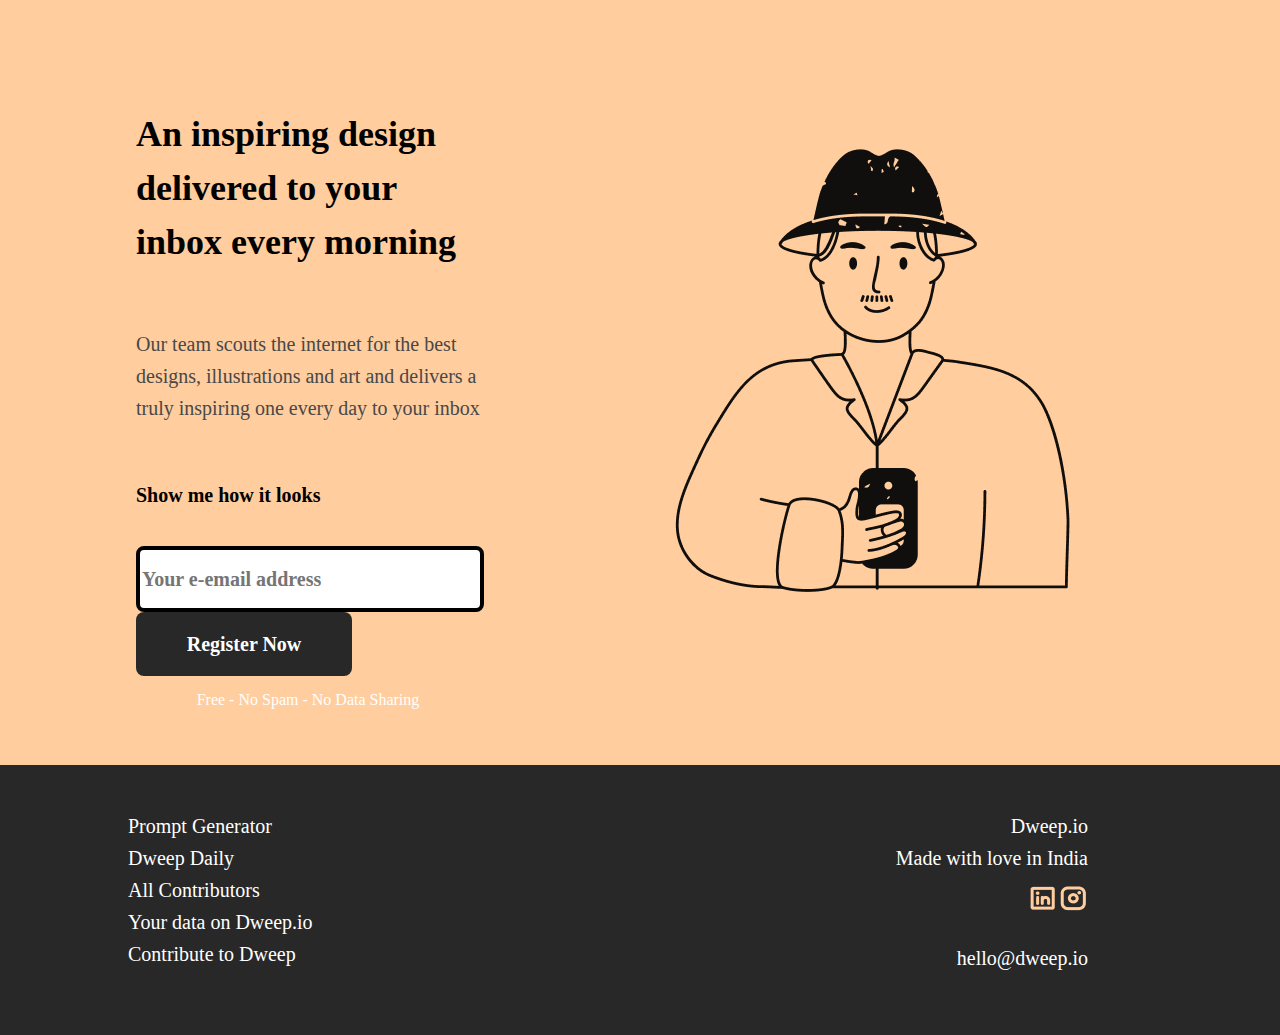
==== MicroProject 1/index.html @ 8ce6dfae "MicroProject 1" ====
<!DOCTYPE html>
<html lang="en">
<head>
    <meta charset="UTF-8">
    <meta name="viewport" content="width=device-width, initial-scale=1.0">
    <title>Document</title>
    <link rel="stylesheet" href="style.css">
</head>
<body>
    <div class=Childbody>
        <div class="leftbody">
            <div class="font"><h1 >An inspiring design delivered to your inbox every morning</h1></div>
            <div class="font"><p >Our team scouts the internet for the best designs, illustrations and art and delivers a truly inspiring one every day to your inbox</p></div>
            <div class="font"><h3 >Show me how it looks</h3></div>
            <div class="font"><input type="text" placeholder="Your e-email address">
                <button>Register Now</button></div>
            <div class="span"><span>Free - No Spam - No Data Sharing</span></div>
        </div>

        <div class="rightbody">
            <img src="./Images/dweep io 1.png" alt="">
        </div>
    </div>

    <div class="foot">
        <div class="left">
            <a href="#">Prompt Generator</a>
            <a href="#">Dweep Daily</a>
            <a href="#">All Contributors</a>
            <a href="#">Your data on Dweep.io</a>
            <a href="#">Contribute to Dweep</a>
        </div>
        <div class="right">
            <div class="Sociallinks">
                <a href="#">Dweep.io</a>
                <a href="#">Made with love in India</a>
            </div>
            <div class="logo">
                <a href="#"><img src="./Images/LinkedinLogo.png" alt="LinkedIn"></a>
                <a href="#"><img src="./Images/InstagramLogo.png" alt="Instagram"></a>
            </div>
            
            <div class="emailStyle">
                <p>hello@dweep.io</p>
            </div>
        </div>
    </div>

    
    
</body>
</html>
---- MicroProject 1/style.css ----
:root{
    --theme-body-color: #FFCD9E;
    --theme-footer-color: #282828;
    --theme-font-family: Inter;
}

body{
    display: flex;
    margin: 0 auto;
    flex-direction: column;
    height: 100vh;
    
}

.font{
    font-family: var(--theme-font-family);
}

.Childbody{
    display: flex;
    background-color: var(--theme-body-color);
    padding: 83px 136px;
    height: 66.52vh;
}

.span{
    width: 344px;
    height: 61px;
    text-align: center;
    font-family: var(--theme-font-family);
    font-size: 16px;
    font-weight: 500;
    color: white;
    display: flex;
    justify-content: center;
    align-items: center;
}


.leftbody{
    padding-right: 100px;
    display: flex;
    flex-direction: column;
    gap: 15px;
    padding-bottom: 10x;
}

.font h1{
    font-size: 36px;
    font-weight: 700px;
    line-height: 54px;
}

.font button{
    font-family: var(--theme-font-family);
    width: 216px;
    height: 64px;
    border-radius: 8px;
    background-color: var(--theme-footer-color);
    border-width: 0;
    align-items: center;

    font-size: 20px;
    font-weight: 700;
    color: #FFFFFF;
}

.font input{
    
    border: 4px solid black;
    width: 336px;
    height: 56px;
    border-radius: 8px;

    font-family: var(--theme-font-family);
    font-weight: 600;
    font-size: 20px;
    line-height: 32px;
    color: #888888;
}

.font p{
    font-size: 20px;
    line-height: 32px;
    font-weight: 500;
    color: #484848;
}

.font h3{
    font-size: 20px;
    font-weight: 800;
    line-height: 32px;
}

.font span{
    color: #FFFFFF;
    font-weight: 500;
    font-size: 16px;
    line-height: 25.6px;
}


.rightbody{
    padding-right: 0px;
}

/* Footer Part */


.foot{
    display: flex;
    background-color: var(--theme-footer-color);
    font-family: var(--theme-font-family);
    font-size: 20px;
    color: #FFFFFF;
    font-weight: 400px;
}

.left{
    display: flex;
    justify-content: flex-start;
    flex-direction: column;
    line-height: 32px;
    flex-grow: 1;
    margin-top: 5vh;
    margin-left: 10vw;
    margin-bottom: 5vh;
}

.left a{
    color: #ffffff;
    text-decoration: none;
}


.right{
    display: flex;
    flex-direction: column;
    text-align: end;
    margin-top: 5vh;
    margin-right: 15vw;
    margin-bottom: 5vh;
    gap: 10px;
}

.right a{
    text-decoration: none;
    color: #FFFFFF;
}

.Sociallinks{
    display: flex;
    flex-direction: column;
    line-height: 32px;

}

.logo{
    display: flex;
    justify-content: end;
}

.emailStyle{
    justify-content: end;
}
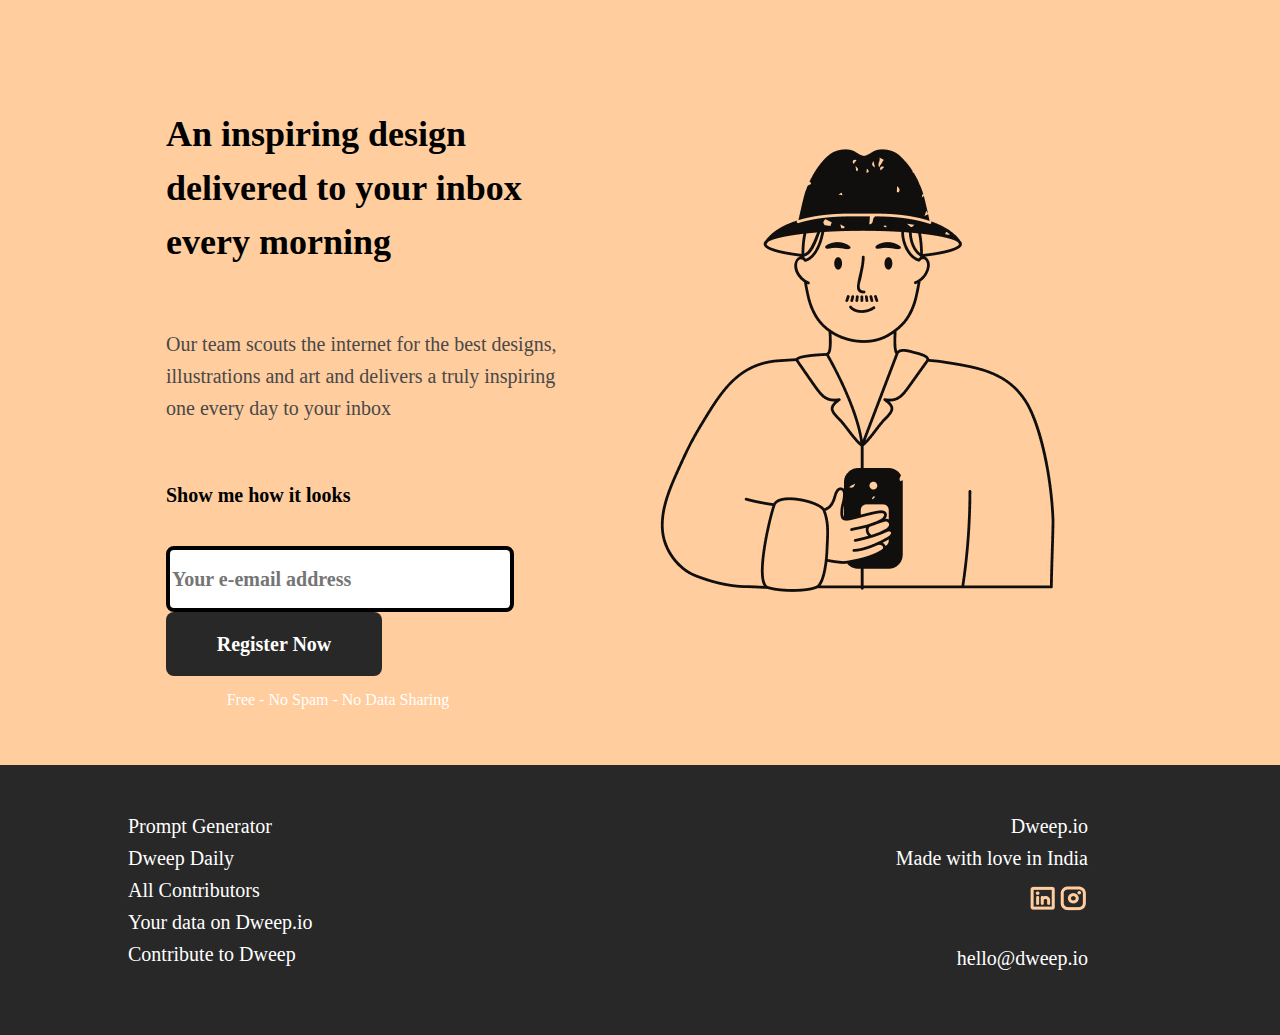
==== commit 8e1cdd2a: "Font fix" ====
--- a/MicroProject 1/index.html
+++ b/MicroProject 1/index.html
@@ -45,8 +45,6 @@
             </div>
         </div>
     </div>
-
-    
     
 </body>
 </html>--- a/MicroProject 1/style.css
+++ b/MicroProject 1/style.css
@@ -38,7 +38,7 @@
 
 
 .leftbody{
-    padding-right: 100px;
+    padding-left: 30px;
     display: flex;
     flex-direction: column;
     gap: 15px;
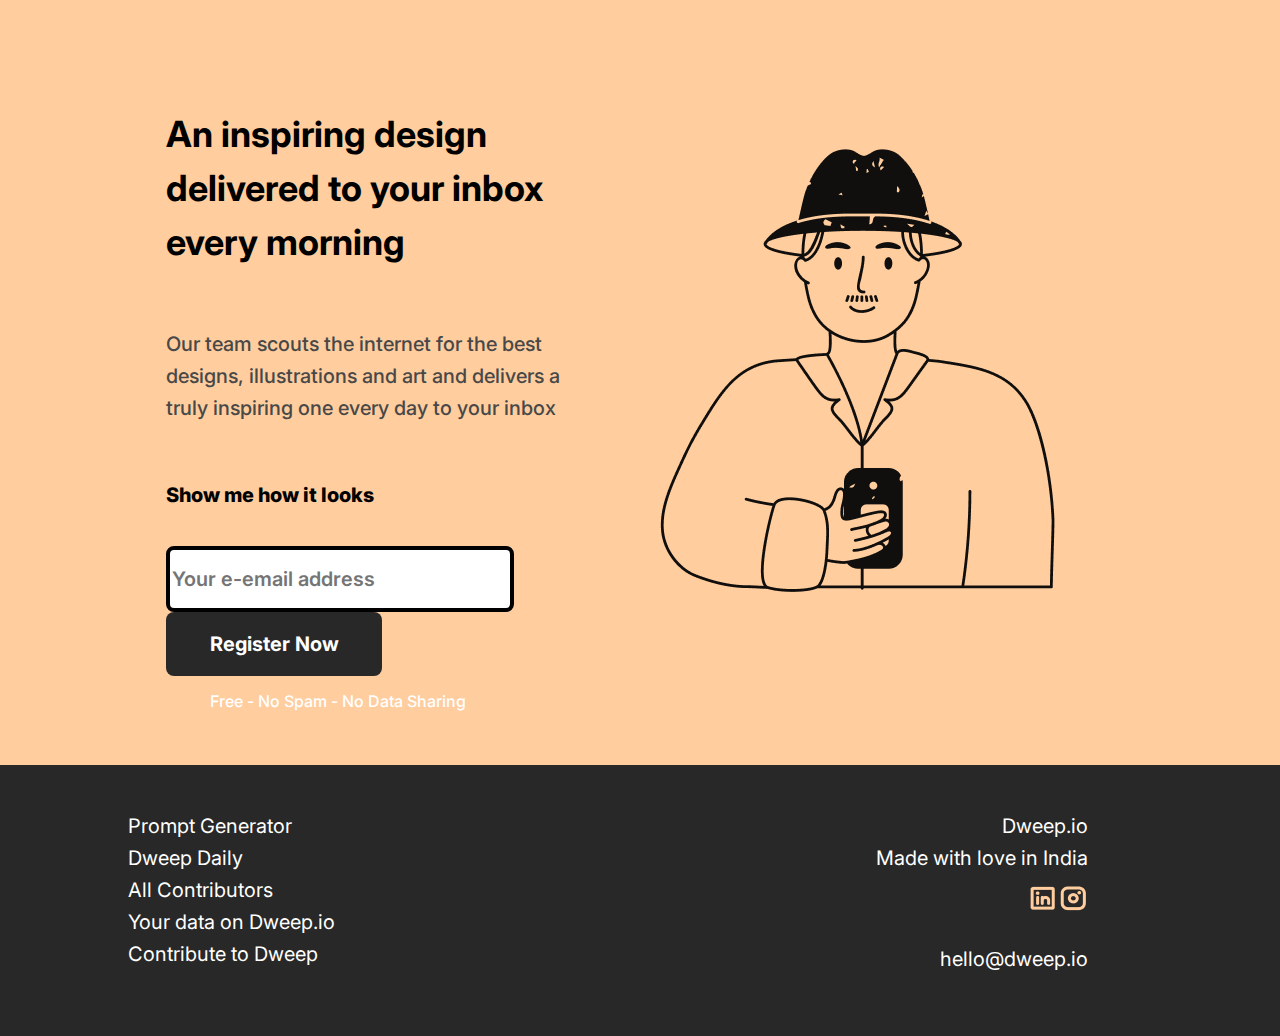
==== commit dfe95b55: "Update index.html" ====
--- a/MicroProject 1/index.html
+++ b/MicroProject 1/index.html
@@ -4,6 +4,7 @@
     <meta charset="UTF-8">
     <meta name="viewport" content="width=device-width, initial-scale=1.0">
     <title>Document</title>
+    <link href='https://fonts.googleapis.com/css?family=Inter' rel='stylesheet'>
     <link rel="stylesheet" href="style.css">
 </head>
 <body>
@@ -47,4 +48,4 @@
     </div>
     
 </body>
-</html>+</html>
